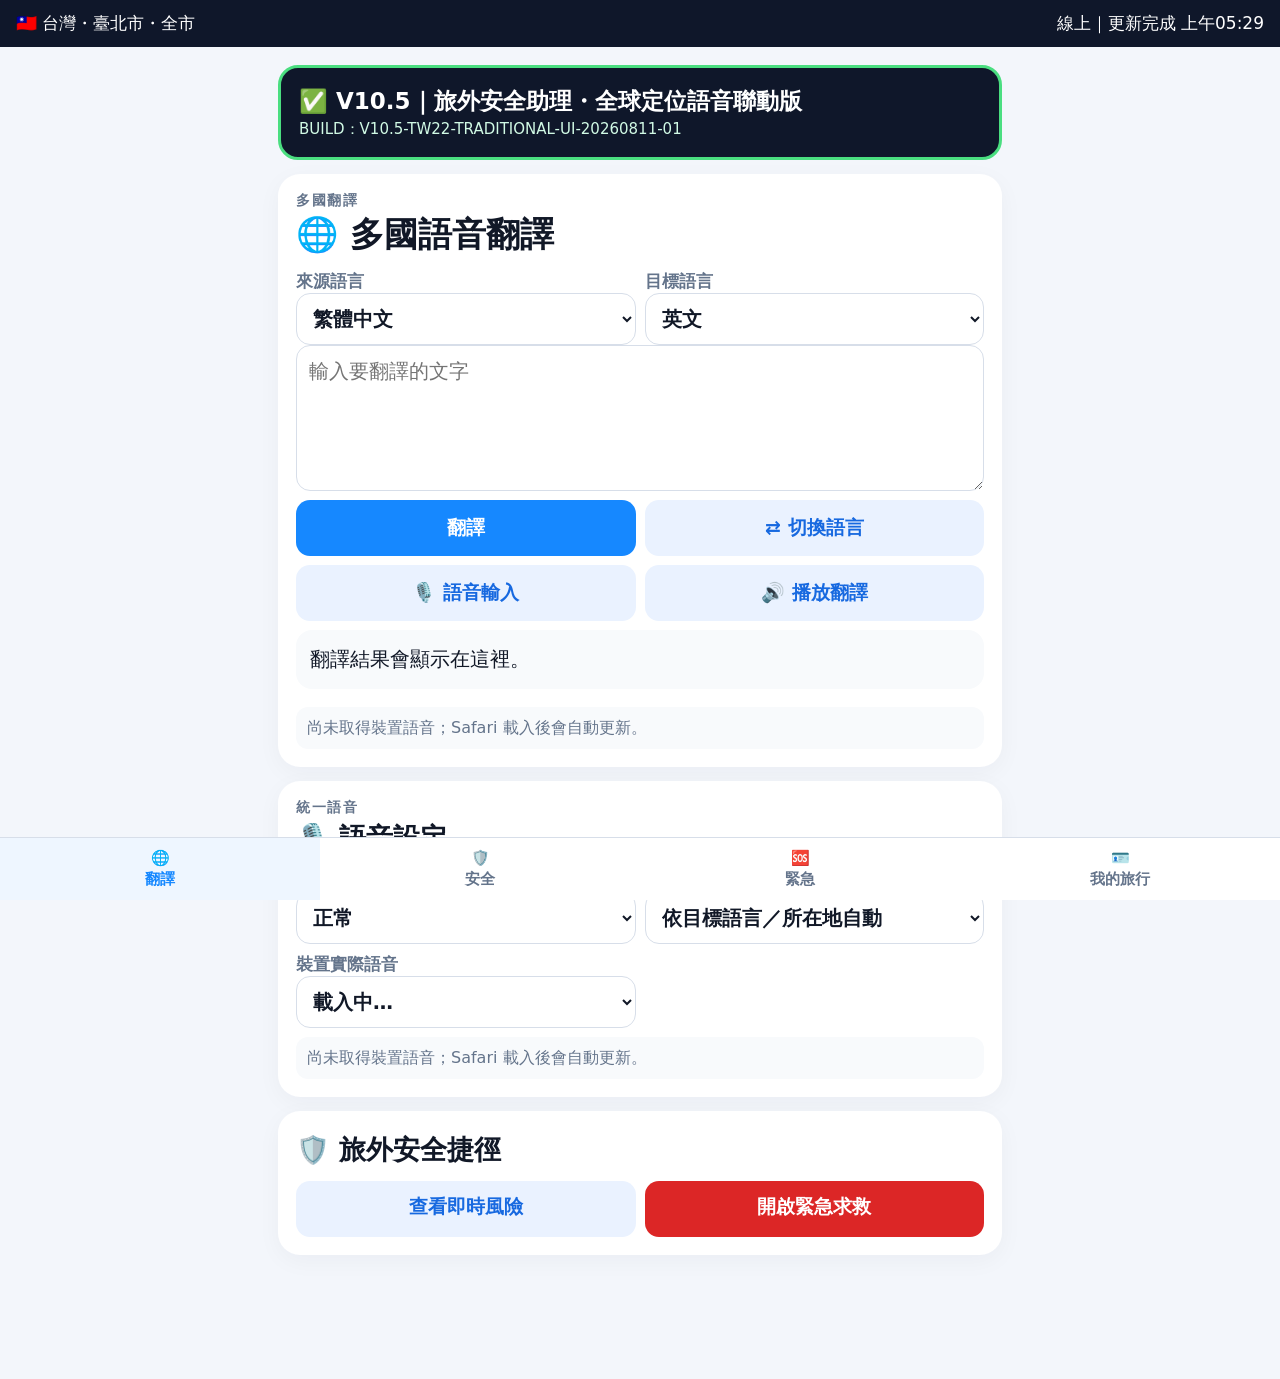
==== index.html @ a7934125 "V10.5-TW22-TRADITIONAL-UI-20260811-01" ====
<!doctype html><html lang="zh-Hant"><head><meta charset="utf-8"><meta name="viewport" content="width=device-width,initial-scale=1,viewport-fit=cover"><meta name="theme-color" content="#0f172a"><meta name="app-build" content="V10.5-TW22-TRADITIONAL-UI-20260811-01"><link rel="manifest" href="manifest.webmanifest?v=105"><link rel="stylesheet" href="style.css?v=105"><title>即時譯 V10.5｜旅外安全助理・台灣22縣市整合版｜翻譯</title></head><body data-page="translate"><div class="topbar"><span data-location>載入中</span><span><span data-net>線上</span>｜<span data-live-status>背景同步</span></span></div><main class="app"><section class="brand"><b>✅ <span data-version>V10.5</span>｜旅外安全助理・全球定位語音聯動版</b><small>BUILD：<span data-build>V10.5-TW22-TRADITIONAL-UI-20260811-01</span></small></section>
<section class="card"><div class="eyebrow">多國翻譯</div><h1>🌐 多國語音翻譯</h1><div class="grid2"><label>來源語言<select id="srcLang"></select></label><label>目標語言<select id="dstLang"></select></label></div><div class="stack"><textarea id="translateInput" rows="5" placeholder="輸入要翻譯的文字"></textarea><div class="grid2"><button id="translateBtn" class="primary">翻譯</button><button id="swapLang">⇄ 切換語言</button><button id="voiceBtn">🎙️ 語音輸入</button><button id="speakBtn">🔊 播放翻譯</button></div><div id="translateOutput" class="result">翻譯結果會顯示在這裡。</div><div data-voice-status class="voice-note">正在載入裝置語音…</div></div></section>
<section class="card"><div class="eyebrow">統一語音</div><h2>🎙️ 語音設定</h2>
<div class="grid2">

<label>語速<select data-voice-rate><option value="0.8">慢</option><option value="1">正常</option><option value="1.15">稍快</option></select></label>
<label>語音地區<select data-voice-locale><option value="auto">依目標語言／所在地自動</option><option value="zh-TW">繁體中文</option><option value="en-US">English (US)</option><option value="en-GB">English (UK)</option><option value="ja-JP">日本語</option><option value="ko-KR">한국어</option><option value="th-TH">ไทย</option><option value="vi-VN">Tiếng Việt</option><option value="id-ID">Indonesia</option><option value="ms-MY">Melayu</option><option value="fil-PH">Filipino</option></select></label>
<label>裝置實際語音<select data-voice-picker><option>載入中…</option></select></label>
</div>

<div data-voice-status class="voice-note">正在載入裝置語音…</div></section><section class="card"><h2>🛡️ 旅外安全捷徑</h2><div class="grid2"><a class="btn" href="risk.html?v=105">查看即時風險</a><a class="btn danger" href="sos.html?v=105">開啟緊急求救</a></div></section>
</main><nav class="bottomnav"><a class="active" href="index.html?v=105">🌐<span>翻譯</span></a><a class="" href="risk.html?v=105">🛡️<span>安全</span></a><a class="" href="sos.html?v=105">🆘<span>緊急</span></a><a class="" href="contacts.html?v=105">🪪<span>我的旅行</span></a></nav><script src="location-data.js?v=105"></script><script src="emergency-data.js?v=105"></script><script src="app.js?v=105"></script><script src="voice-engine.js?v=105"></script><script src="nearby-service.js?v=105"></script><script src="live-events.js?v=105"></script></body></html>
---- style.css ----
:root{font-family:-apple-system,BlinkMacSystemFont,"PingFang TC","Noto Sans TC",system-ui,sans-serif;color:#111827;background:#f3f6fb}
*{box-sizing:border-box}html,body{margin:0;min-height:100%;background:#f3f6fb}body{padding-bottom:92px}button,select,textarea,input{font:inherit}
.topbar{position:sticky;top:0;z-index:20;background:#0f172a;color:white;padding:12px 16px;display:flex;justify-content:space-between;gap:8px;align-items:center;font-size:14px}
.app{max-width:760px;margin:auto;padding:18px}.brand{background:#0f172a;color:white;border:3px solid #4ade80;border-radius:20px;padding:18px;margin-bottom:14px}.brand b{font-size:23px;display:block}.brand small{color:#d1fae5}
.card{background:white;border-radius:22px;padding:18px;margin:14px 0;box-shadow:0 6px 24px #0f172a0a}.card h1,.card h2{margin:3px 0 14px}.eyebrow{font-size:12px;font-weight:900;letter-spacing:.16em;color:#64748b;text-transform:uppercase}
.grid3{display:grid;grid-template-columns:repeat(3,1fr);gap:9px}.grid2{display:grid;grid-template-columns:repeat(2,1fr);gap:9px}.stack{display:grid;gap:9px}
label{font-weight:800;color:#64748b;font-size:13px}select,textarea,input{width:100%;border:1px solid #d7dee9;border-radius:14px;background:white;padding:12px;color:#111827}
button,.btn{border:0;border-radius:14px;padding:13px 14px;background:#eaf2ff;color:#1769e0;font-weight:900;text-decoration:none;text-align:center;display:inline-block}.primary{background:#1688ff;color:white}.danger{background:#dc2626;color:white}
.status{padding:11px 13px;background:#eef5ff;color:#1e40af;border-radius:14px;font-size:13px}.muted{color:#64748b;font-size:13px}.result{background:#f8fafc;border-radius:16px;padding:14px;line-height:1.55}.result b{font-size:20px}.result span{display:block;margin-top:8px;font-size:18px}
.kpis{display:grid;grid-template-columns:repeat(2,1fr);gap:8px}.kpi{background:#f8fafc;border-radius:14px;padding:12px}.kpi span{font-size:12px;color:#64748b;display:block}.kpi b{font-size:20px}
.badge{display:inline-flex;border-radius:999px;padding:7px 11px;font-weight:900}.green{background:#dcfce7;color:#166534}.orange{background:#ffedd5;color:#9a3412}.red{background:#fee2e2;color:#991b1b}.gray{background:#f1f5f9;color:#475569}
.event{border:1px solid #e5e7eb;border-left:6px solid #22c55e;border-radius:15px;padding:12px;margin:9px 0}.event.orange{border-left-color:#f97316;background:#fffaf5}.event.red{border-left-color:#ef4444;background:#fff7f7}.event header{display:flex;justify-content:space-between;gap:8px}.event p{line-height:1.45}.meta{font-size:12px;color:#64748b}
.calls{display:grid;grid-template-columns:repeat(3,1fr);gap:8px}.call{background:#fff7f7;border:2px solid #fecaca;color:#991b1b;border-radius:15px;padding:13px;text-decoration:none;text-align:center;font-weight:900}.call b{display:block;font-size:23px;margin-top:4px}
.bottomnav{position:fixed;z-index:30;bottom:0;left:0;right:0;background:#fff;border-top:1px solid #d7dee9;display:grid;grid-template-columns:repeat(4,1fr);padding-bottom:env(safe-area-inset-bottom)}.bottomnav a{padding:11px 4px;text-decoration:none;color:#64748b;text-align:center;font-weight:800;font-size:12px}.bottomnav a.active{color:#1688ff;background:#eef6ff}.bottomnav span{display:block;margin-top:3px}
.news a{font-weight:800;color:#1d4ed8;text-decoration:none}.news-item{padding:10px 0;border-bottom:1px solid #eef2f7}.trip-secret{filter:blur(6px);user-select:none}.trip-secret.reveal{filter:none;user-select:auto}
@media(max-width:600px){.app{padding:14px}.grid3,.calls{grid-template-columns:1fr}.brand b{font-size:20px}}

.near-card{display:flex;gap:12px;border:1px solid #dfe7f1;border-radius:16px;padding:12px;margin:10px 0;background:#fff}
.near-rank{display:grid;place-items:center;min-width:38px;height:38px;border-radius:50%;background:#eaf2ff;color:#1769e0;font-weight:900}
.near-main{flex:1}.near-main h3{margin:0 0 4px;font-size:18px}.near-info{font-size:13px;color:#475569;margin:7px 0}.near-actions{display:flex;gap:8px;flex-wrap:wrap}
.diag-row{display:grid;grid-template-columns:90px 110px 1fr;gap:8px;padding:8px 0;border-bottom:1px solid #eef2f7}.diag-row small{color:#64748b}
.voice-note{font-size:12px;color:#64748b;margin-top:8px}

.voice-note{margin-top:9px;padding:9px 11px;border-radius:12px;background:#f8fafc;color:#64748b;font-size:12px}

/* V10.5 可讀性統一 */
body{font-size:18px}
.topbar{font-size:17px}
.card{font-size:18px}
.card h1{font-size:34px;line-height:1.25}
.card h2{font-size:27px;line-height:1.3}
.eyebrow{font-size:14px;letter-spacing:.12em}
label{font-size:17px}
select,textarea,input{font-size:20px;min-height:52px}
button,.btn{font-size:19px;min-height:56px}
.status,.muted,.meta,.voice-note{font-size:16px;line-height:1.5}
.result{font-size:20px}
.result b{font-size:24px}
.result span{font-size:22px}
.bottomnav a{font-size:15px}
.kpi span{font-size:15px}.kpi b{font-size:24px}
.diag-row{grid-template-columns:100px 120px 1fr;font-size:17px}
.near-main h3{font-size:22px}.near-info{font-size:16px}
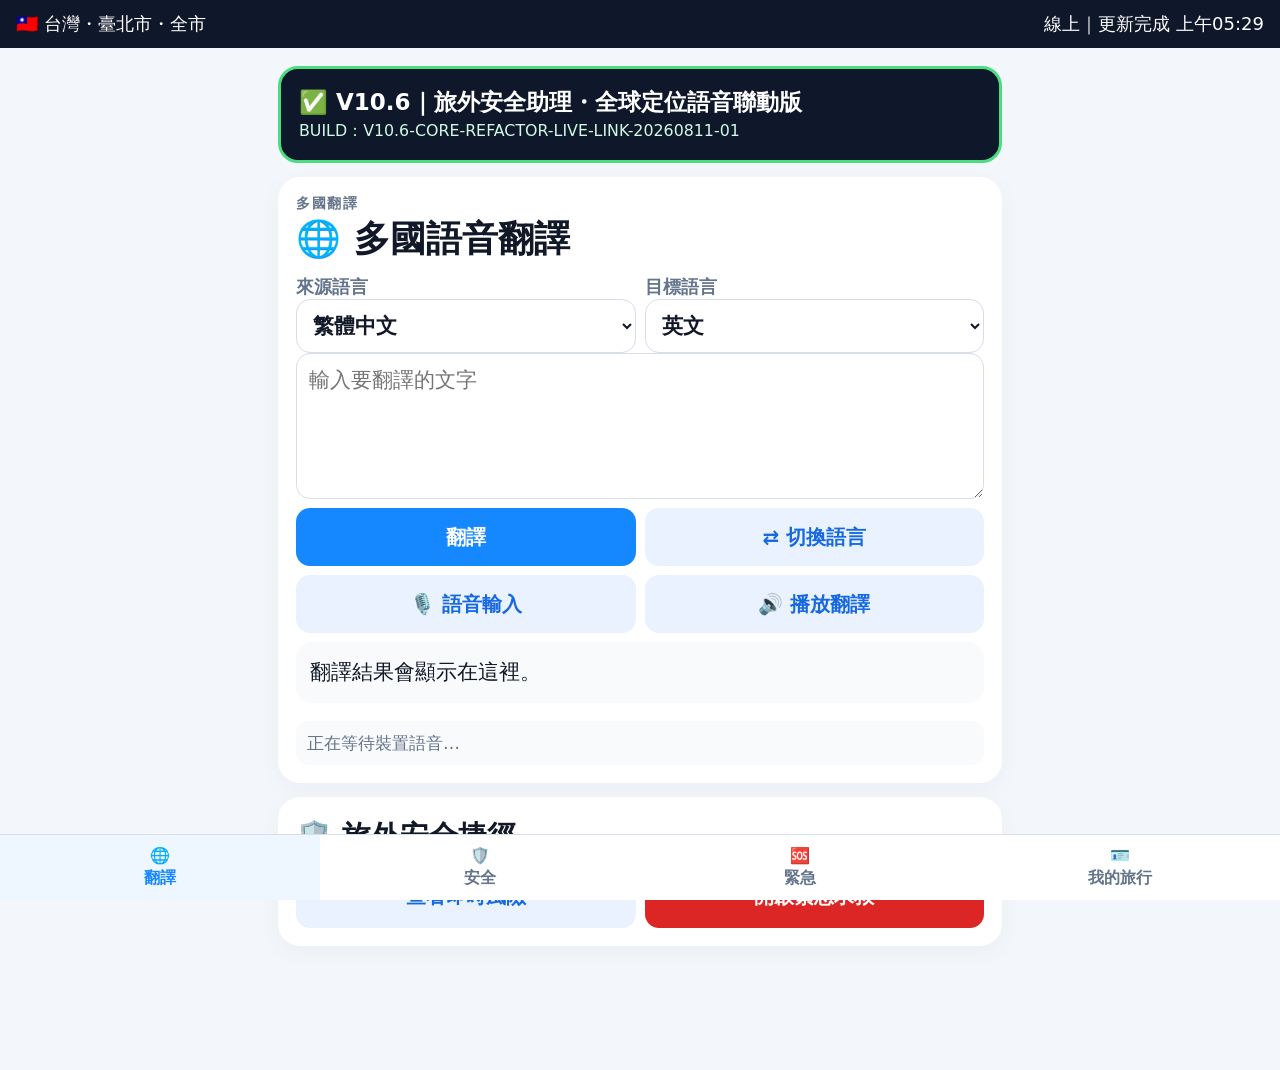
==== commit aa26298c: "V10.6-CORE-REFACTOR-LIVE-" ====
--- a/index.html
+++ b/index.html
@@ -1,12 +1,4 @@
-<!doctype html><html lang="zh-Hant"><head><meta charset="utf-8"><meta name="viewport" content="width=device-width,initial-scale=1,viewport-fit=cover"><meta name="theme-color" content="#0f172a"><meta name="app-build" content="V10.5-TW22-TRADITIONAL-UI-20260811-01"><link rel="manifest" href="manifest.webmanifest?v=105"><link rel="stylesheet" href="style.css?v=105"><title>即時譯 V10.5｜旅外安全助理・台灣22縣市整合版｜翻譯</title></head><body data-page="translate"><div class="topbar"><span data-location>載入中</span><span><span data-net>線上</span>｜<span data-live-status>背景同步</span></span></div><main class="app"><section class="brand"><b>✅ <span data-version>V10.5</span>｜旅外安全助理・全球定位語音聯動版</b><small>BUILD：<span data-build>V10.5-TW22-TRADITIONAL-UI-20260811-01</span></small></section>
+<!doctype html><html lang="zh-Hant"><head><meta charset="utf-8"><meta name="viewport" content="width=device-width,initial-scale=1,viewport-fit=cover"><meta name="theme-color" content="#0f172a"><meta name="app-build" content="V10.6-TW22-TRADITIONAL-UI-20260811-01"><link rel="manifest" href="manifest.webmanifest?v=106"><link rel="stylesheet" href="style.css?v=106"><title>即時譯 V10.6｜旅外安全助理・台灣22縣市整合版｜翻譯</title></head><body data-page="translate"><div class="topbar"><span data-location>載入中</span><span><span data-net>線上</span>｜<span data-live-status>背景同步</span></span></div><main class="app"><section class="brand"><b>✅ <span data-version>V10.6</span>｜旅外安全助理・全球定位語音聯動版</b><small>BUILD：<span data-build>V10.6-TW22-TRADITIONAL-UI-20260811-01</span></small></section>
 <section class="card"><div class="eyebrow">多國翻譯</div><h1>🌐 多國語音翻譯</h1><div class="grid2"><label>來源語言<select id="srcLang"></select></label><label>目標語言<select id="dstLang"></select></label></div><div class="stack"><textarea id="translateInput" rows="5" placeholder="輸入要翻譯的文字"></textarea><div class="grid2"><button id="translateBtn" class="primary">翻譯</button><button id="swapLang">⇄ 切換語言</button><button id="voiceBtn">🎙️ 語音輸入</button><button id="speakBtn">🔊 播放翻譯</button></div><div id="translateOutput" class="result">翻譯結果會顯示在這裡。</div><div data-voice-status class="voice-note">正在載入裝置語音…</div></div></section>
-<section class="card"><div class="eyebrow">統一語音</div><h2>🎙️ 語音設定</h2>
-<div class="grid2">
-
-<label>語速<select data-voice-rate><option value="0.8">慢</option><option value="1">正常</option><option value="1.15">稍快</option></select></label>
-<label>語音地區<select data-voice-locale><option value="auto">依目標語言／所在地自動</option><option value="zh-TW">繁體中文</option><option value="en-US">English (US)</option><option value="en-GB">English (UK)</option><option value="ja-JP">日本語</option><option value="ko-KR">한국어</option><option value="th-TH">ไทย</option><option value="vi-VN">Tiếng Việt</option><option value="id-ID">Indonesia</option><option value="ms-MY">Melayu</option><option value="fil-PH">Filipino</option></select></label>
-<label>裝置實際語音<select data-voice-picker><option>載入中…</option></select></label>
-</div>
-
-<div data-voice-status class="voice-note">正在載入裝置語音…</div></section><section class="card"><h2>🛡️ 旅外安全捷徑</h2><div class="grid2"><a class="btn" href="risk.html?v=105">查看即時風險</a><a class="btn danger" href="sos.html?v=105">開啟緊急求救</a></div></section>
-</main><nav class="bottomnav"><a class="active" href="index.html?v=105">🌐<span>翻譯</span></a><a class="" href="risk.html?v=105">🛡️<span>安全</span></a><a class="" href="sos.html?v=105">🆘<span>緊急</span></a><a class="" href="contacts.html?v=105">🪪<span>我的旅行</span></a></nav><script src="location-data.js?v=105"></script><script src="emergency-data.js?v=105"></script><script src="app.js?v=105"></script><script src="voice-engine.js?v=105"></script><script src="nearby-service.js?v=105"></script><script src="live-events.js?v=105"></script></body></html>+<section class="card"><h2>🛡️ 旅外安全捷徑</h2><div class="grid2"><a class="btn" href="risk.html?v=106">查看即時風險</a><a class="btn danger" href="sos.html?v=106">開啟緊急求救</a></div></section>
+</main><nav class="bottomnav"><a class="active" href="index.html?v=106">🌐<span>翻譯</span></a><a class="" href="risk.html?v=106">🛡️<span>安全</span></a><a class="" href="sos.html?v=106">🆘<span>緊急</span></a><a class="" href="contacts.html?v=106">🪪<span>我的旅行</span></a></nav><script src="location-data.js?v=106"></script><script src="emergency-data.js?v=106"></script><script src="state-core.js?v=106"></script><script src="app.js?v=106"></script><script src="location-engine.js?v=106"></script><script src="voice-engine.js?v=106"></script><script src="nearby-service.js?v=106"></script><script src="risk-engine.js?v=106"></script><script src="live-events.js?v=106"></script></body></html>
--- a/style.css
+++ b/style.css
@@ -42,3 +42,5 @@
 .kpi span{font-size:15px}.kpi b{font-size:24px}
 .diag-row{grid-template-columns:100px 120px 1fr;font-size:17px}
 .near-main h3{font-size:22px}.near-info{font-size:16px}
+
+body{font-size:19px}.topbar{font-size:18px}.card h1{font-size:36px}.card h2{font-size:29px}label{font-size:18px}select,textarea,input{font-size:21px;min-height:54px}button,.btn{font-size:20px;min-height:58px}.status,.muted,.meta,.voice-note{font-size:17px;line-height:1.55}.result{font-size:21px}.result b{font-size:25px}.result span{font-size:23px}.diag-row{grid-template-columns:110px 130px 1fr;font-size:18px}.bottomnav a{font-size:16px}
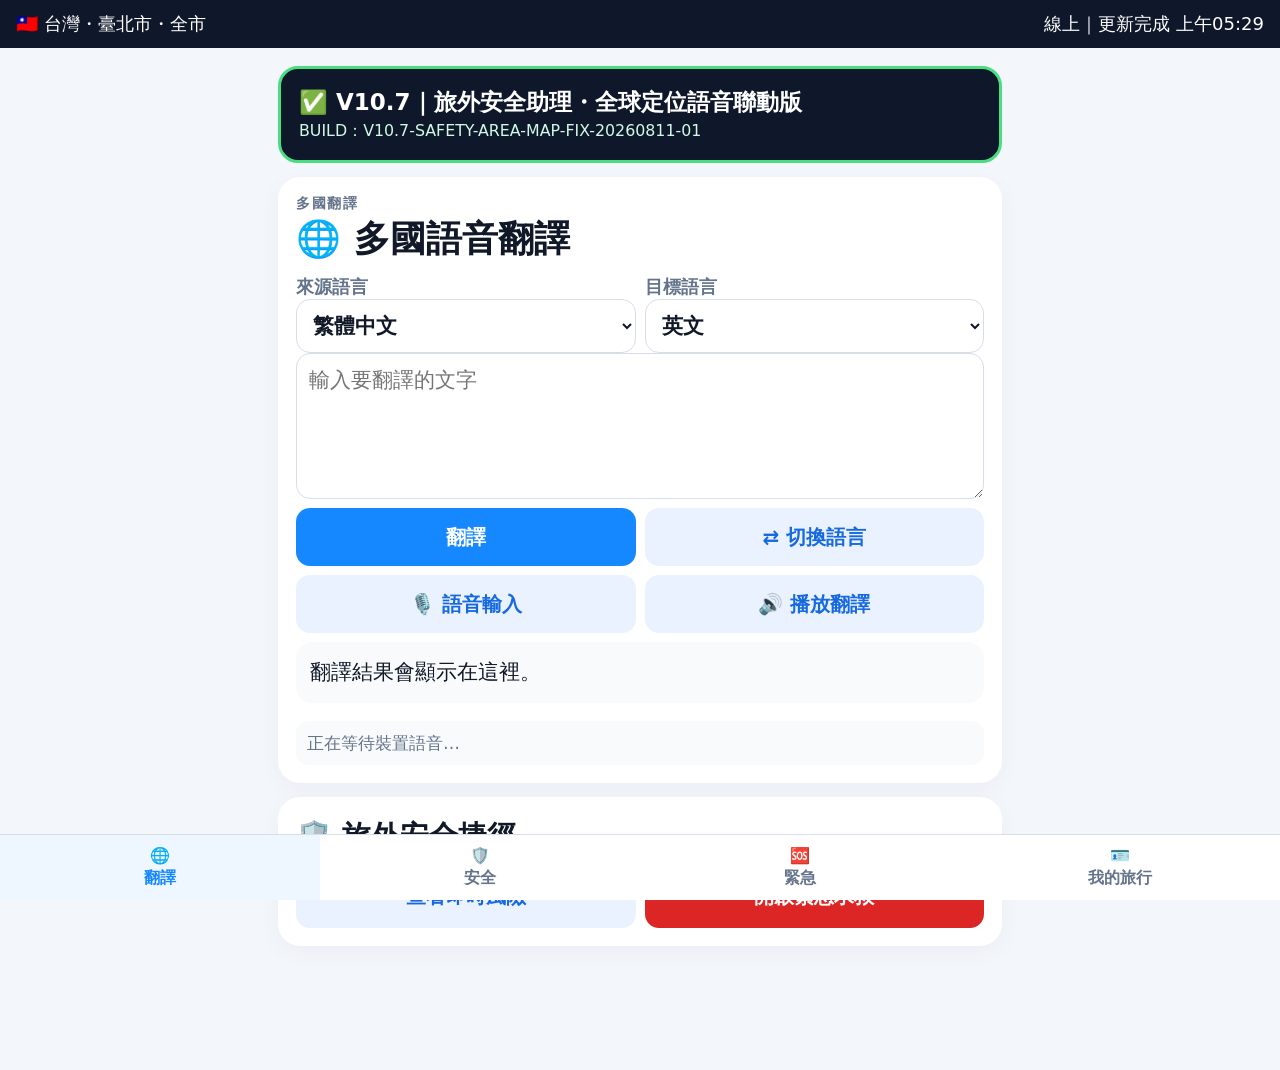
==== commit d7834e80: "V10.7-SAFETY-AREA-MAP-FIX-20260811-01" ====
--- a/index.html
+++ b/index.html
@@ -1,4 +1,4 @@
-<!doctype html><html lang="zh-Hant"><head><meta charset="utf-8"><meta name="viewport" content="width=device-width,initial-scale=1,viewport-fit=cover"><meta name="theme-color" content="#0f172a"><meta name="app-build" content="V10.6-TW22-TRADITIONAL-UI-20260811-01"><link rel="manifest" href="manifest.webmanifest?v=106"><link rel="stylesheet" href="style.css?v=106"><title>即時譯 V10.6｜旅外安全助理・台灣22縣市整合版｜翻譯</title></head><body data-page="translate"><div class="topbar"><span data-location>載入中</span><span><span data-net>線上</span>｜<span data-live-status>背景同步</span></span></div><main class="app"><section class="brand"><b>✅ <span data-version>V10.6</span>｜旅外安全助理・全球定位語音聯動版</b><small>BUILD：<span data-build>V10.6-TW22-TRADITIONAL-UI-20260811-01</span></small></section>
+<!doctype html><html lang="zh-Hant"><head><meta charset="utf-8"><meta name="viewport" content="width=device-width,initial-scale=1,viewport-fit=cover"><meta name="theme-color" content="#0f172a"><meta name="app-build" content="V10.7-TW22-TRADITIONAL-UI-20260811-01"><link rel="manifest" href="manifest.webmanifest?v=107"><link rel="stylesheet" href="style.css?v=107"><title>即時譯 V10.7｜旅外安全助理・台灣22縣市整合版｜翻譯</title></head><body data-page="translate"><div class="topbar"><span data-location>載入中</span><span><span data-net>線上</span>｜<span data-live-status>背景同步</span></span></div><main class="app"><section class="brand"><b>✅ <span data-version>V10.7</span>｜旅外安全助理・全球定位語音聯動版</b><small>BUILD：<span data-build>V10.7-TW22-TRADITIONAL-UI-20260811-01</span></small></section>
 <section class="card"><div class="eyebrow">多國翻譯</div><h1>🌐 多國語音翻譯</h1><div class="grid2"><label>來源語言<select id="srcLang"></select></label><label>目標語言<select id="dstLang"></select></label></div><div class="stack"><textarea id="translateInput" rows="5" placeholder="輸入要翻譯的文字"></textarea><div class="grid2"><button id="translateBtn" class="primary">翻譯</button><button id="swapLang">⇄ 切換語言</button><button id="voiceBtn">🎙️ 語音輸入</button><button id="speakBtn">🔊 播放翻譯</button></div><div id="translateOutput" class="result">翻譯結果會顯示在這裡。</div><div data-voice-status class="voice-note">正在載入裝置語音…</div></div></section>
-<section class="card"><h2>🛡️ 旅外安全捷徑</h2><div class="grid2"><a class="btn" href="risk.html?v=106">查看即時風險</a><a class="btn danger" href="sos.html?v=106">開啟緊急求救</a></div></section>
-</main><nav class="bottomnav"><a class="active" href="index.html?v=106">🌐<span>翻譯</span></a><a class="" href="risk.html?v=106">🛡️<span>安全</span></a><a class="" href="sos.html?v=106">🆘<span>緊急</span></a><a class="" href="contacts.html?v=106">🪪<span>我的旅行</span></a></nav><script src="location-data.js?v=106"></script><script src="emergency-data.js?v=106"></script><script src="state-core.js?v=106"></script><script src="app.js?v=106"></script><script src="location-engine.js?v=106"></script><script src="voice-engine.js?v=106"></script><script src="nearby-service.js?v=106"></script><script src="risk-engine.js?v=106"></script><script src="live-events.js?v=106"></script></body></html>+<section class="card"><h2>🛡️ 旅外安全捷徑</h2><div class="grid2"><a class="btn" href="risk.html?v=107">查看即時風險</a><a class="btn danger" href="sos.html?v=107">開啟緊急求救</a></div></section>
+</main><nav class="bottomnav"><a class="active" href="index.html?v=107">🌐<span>翻譯</span></a><a class="" href="risk.html?v=107">🛡️<span>安全</span></a><a class="" href="sos.html?v=107">🆘<span>緊急</span></a><a class="" href="contacts.html?v=107">🪪<span>我的旅行</span></a></nav><script src="location-data.js?v=107"></script><script src="emergency-data.js?v=107"></script><script src="state-core.js?v=107"></script><script src="app.js?v=107"></script><script src="location-engine.js?v=107"></script><script src="voice-engine.js?v=107"></script><script src="nearby-service.js?v=107"></script><script src="risk-engine.js?v=107"></script><script src="live-events.js?v=107"></script></body></html>
--- a/style.css
+++ b/style.css
@@ -44,3 +44,13 @@
 .near-main h3{font-size:22px}.near-info{font-size:16px}
 
 body{font-size:19px}.topbar{font-size:18px}.card h1{font-size:36px}.card h2{font-size:29px}label{font-size:18px}select,textarea,input{font-size:21px;min-height:54px}button,.btn{font-size:20px;min-height:58px}.status,.muted,.meta,.voice-note{font-size:17px;line-height:1.55}.result{font-size:21px}.result b{font-size:25px}.result span{font-size:23px}.diag-row{grid-template-columns:110px 130px 1fr;font-size:18px}.bottomnav a{font-size:16px}
+
+.area-current{display:flex;justify-content:space-between;gap:12px;align-items:center;padding:14px;border-radius:16px;margin-bottom:14px;background:#f8fafc}
+.area-current.green{background:#eaf8ef}.area-current.yellow{background:#fff8dd}.area-current.orange{background:#fff0e2}.area-current.red{background:#ffe7e7}.area-current.gray{background:#eef2f7}
+.risk-columns{display:grid;grid-template-columns:1fr 1fr;gap:12px}
+.risk-col{border-radius:16px;padding:13px;background:#f8fafc}.risk-col h3{margin:0 0 8px;font-size:20px}.risk-col p{margin:0;font-size:17px;line-height:1.5}
+.risk-col.green{background:#eefbf2}.risk-col.yellow{background:#fff9df}.risk-col.orange{background:#fff1e5}.risk-col.red{background:#ffe9e9}
+.info-grid{display:grid;grid-template-columns:1fr 1fr;gap:12px}
+.info-grid>div{background:#f8fafc;border-radius:14px;padding:12px}.info-grid span{display:block;font-size:15px;color:#64748b}.info-grid b{display:block;margin-top:4px;font-size:20px}
+.badge.yellow{background:#fff5cc;color:#805b00}
+@media(max-width:520px){.risk-columns,.info-grid{grid-template-columns:1fr}}
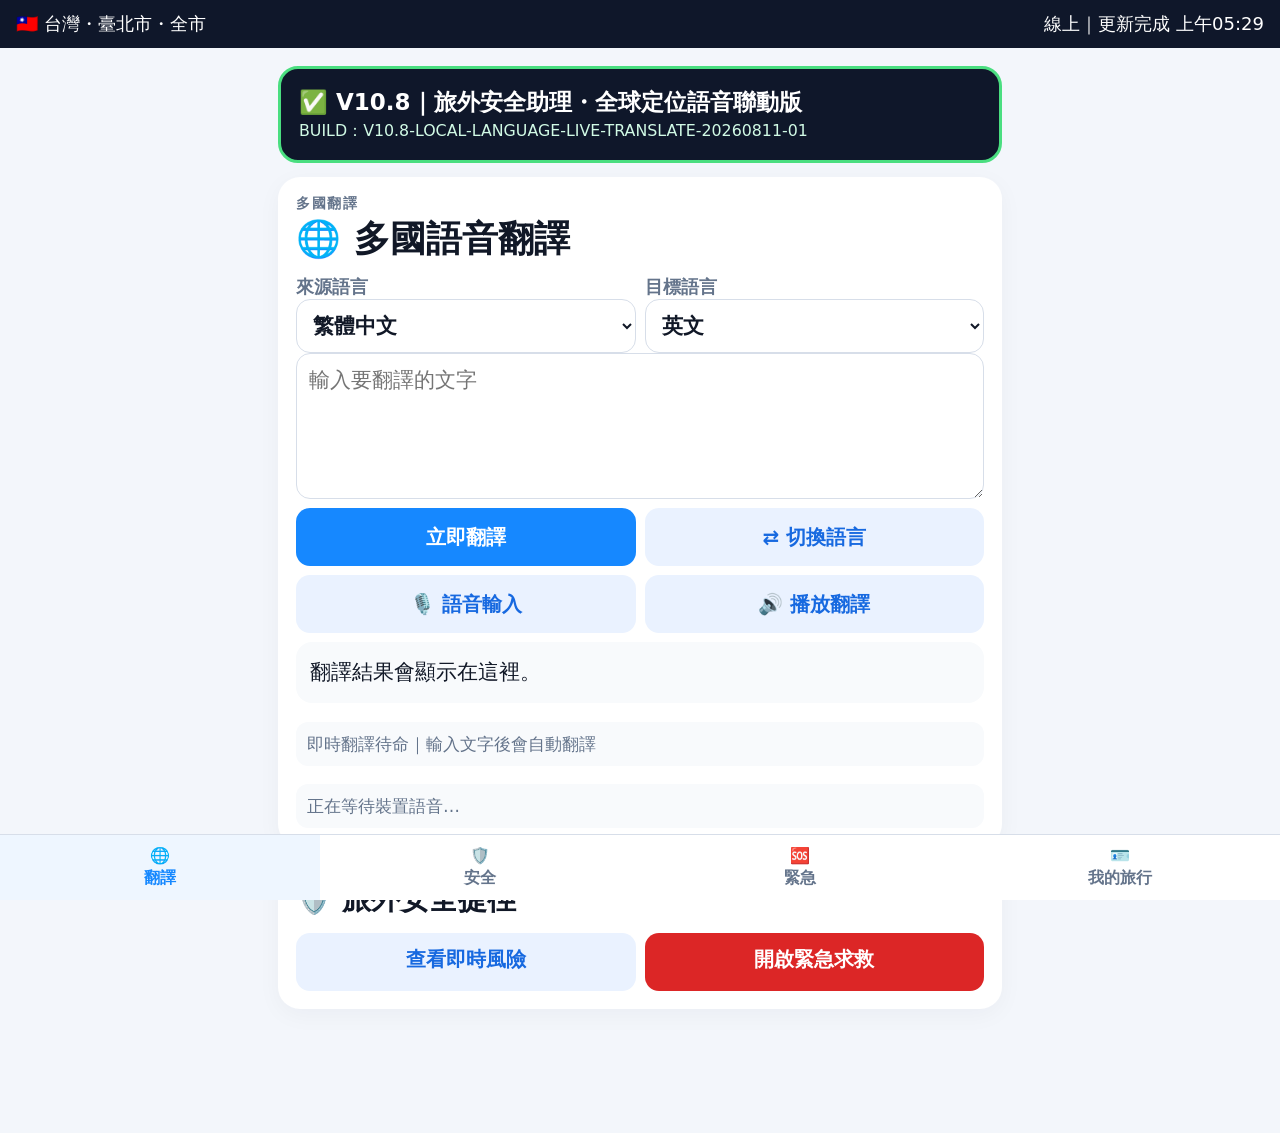
==== commit 6a3d40a3: "V10.8-LOCAL-LANGUAGE-LIVE-TRANSLATE-20260811-01" ====
--- a/index.html
+++ b/index.html
@@ -1,4 +1,4 @@
-<!doctype html><html lang="zh-Hant"><head><meta charset="utf-8"><meta name="viewport" content="width=device-width,initial-scale=1,viewport-fit=cover"><meta name="theme-color" content="#0f172a"><meta name="app-build" content="V10.7-TW22-TRADITIONAL-UI-20260811-01"><link rel="manifest" href="manifest.webmanifest?v=107"><link rel="stylesheet" href="style.css?v=107"><title>即時譯 V10.7｜旅外安全助理・台灣22縣市整合版｜翻譯</title></head><body data-page="translate"><div class="topbar"><span data-location>載入中</span><span><span data-net>線上</span>｜<span data-live-status>背景同步</span></span></div><main class="app"><section class="brand"><b>✅ <span data-version>V10.7</span>｜旅外安全助理・全球定位語音聯動版</b><small>BUILD：<span data-build>V10.7-TW22-TRADITIONAL-UI-20260811-01</span></small></section>
-<section class="card"><div class="eyebrow">多國翻譯</div><h1>🌐 多國語音翻譯</h1><div class="grid2"><label>來源語言<select id="srcLang"></select></label><label>目標語言<select id="dstLang"></select></label></div><div class="stack"><textarea id="translateInput" rows="5" placeholder="輸入要翻譯的文字"></textarea><div class="grid2"><button id="translateBtn" class="primary">翻譯</button><button id="swapLang">⇄ 切換語言</button><button id="voiceBtn">🎙️ 語音輸入</button><button id="speakBtn">🔊 播放翻譯</button></div><div id="translateOutput" class="result">翻譯結果會顯示在這裡。</div><div data-voice-status class="voice-note">正在載入裝置語音…</div></div></section>
-<section class="card"><h2>🛡️ 旅外安全捷徑</h2><div class="grid2"><a class="btn" href="risk.html?v=107">查看即時風險</a><a class="btn danger" href="sos.html?v=107">開啟緊急求救</a></div></section>
-</main><nav class="bottomnav"><a class="active" href="index.html?v=107">🌐<span>翻譯</span></a><a class="" href="risk.html?v=107">🛡️<span>安全</span></a><a class="" href="sos.html?v=107">🆘<span>緊急</span></a><a class="" href="contacts.html?v=107">🪪<span>我的旅行</span></a></nav><script src="location-data.js?v=107"></script><script src="emergency-data.js?v=107"></script><script src="state-core.js?v=107"></script><script src="app.js?v=107"></script><script src="location-engine.js?v=107"></script><script src="voice-engine.js?v=107"></script><script src="nearby-service.js?v=107"></script><script src="risk-engine.js?v=107"></script><script src="live-events.js?v=107"></script></body></html>+<!doctype html><html lang="zh-Hant"><head><meta charset="utf-8"><meta name="viewport" content="width=device-width,initial-scale=1,viewport-fit=cover"><meta name="theme-color" content="#0f172a"><meta name="app-build" content="V10.8-TW22-TRADITIONAL-UI-20260811-01"><link rel="manifest" href="manifest.webmanifest?v=108"><link rel="stylesheet" href="style.css?v=108"><title>即時譯 V10.8｜旅外安全助理・台灣22縣市整合版｜翻譯</title></head><body data-page="translate"><div class="topbar"><span data-location>載入中</span><span><span data-net>線上</span>｜<span data-live-status>背景同步</span></span></div><main class="app"><section class="brand"><b>✅ <span data-version>V10.8</span>｜旅外安全助理・全球定位語音聯動版</b><small>BUILD：<span data-build>V10.8-TW22-TRADITIONAL-UI-20260811-01</span></small></section>
+<section class="card"><div class="eyebrow">多國翻譯</div><h1>🌐 多國語音翻譯</h1><div class="grid2"><label>來源語言<select id="srcLang"></select></label><label>目標語言<select id="dstLang"></select></label></div><div class="stack"><textarea id="translateInput" rows="5" placeholder="輸入要翻譯的文字"></textarea><div class="grid2"><button id="translateBtn" class="primary">立即翻譯</button><button id="swapLang">⇄ 切換語言</button><button id="voiceBtn">🎙️ 語音輸入</button><button id="speakBtn">🔊 播放翻譯</button></div><div id="translateOutput" class="result">翻譯結果會顯示在這裡。</div><div id="liveTranslateStatus" class="voice-note">即時翻譯待命｜輸入文字後會自動翻譯</div><div data-voice-status class="voice-note">正在載入裝置語音…</div></div></section>
+<section class="card"><h2>🛡️ 旅外安全捷徑</h2><div class="grid2"><a class="btn" href="risk.html?v=108">查看即時風險</a><a class="btn danger" href="sos.html?v=108">開啟緊急求救</a></div></section>
+</main><nav class="bottomnav"><a class="active" href="index.html?v=108">🌐<span>翻譯</span></a><a class="" href="risk.html?v=108">🛡️<span>安全</span></a><a class="" href="sos.html?v=108">🆘<span>緊急</span></a><a class="" href="contacts.html?v=108">🪪<span>我的旅行</span></a></nav><script src="location-data.js?v=108"></script><script src="emergency-data.js?v=108"></script><script src="state-core.js?v=108"></script><script src="app.js?v=108"></script><script src="location-engine.js?v=108"></script><script src="voice-engine.js?v=108"></script><script src="nearby-service.js?v=108"></script><script src="risk-engine.js?v=108"></script><script src="live-events.js?v=108"></script><script src="local-phrases.js?v=108"></script><script src="translate-live.js?v=108"></script><script src="news-engine.js?v=108"></script></body></html>
--- a/style.css
+++ b/style.css
@@ -54,3 +54,5 @@
 .info-grid>div{background:#f8fafc;border-radius:14px;padding:12px}.info-grid span{display:block;font-size:15px;color:#64748b}.info-grid b{display:block;margin-top:4px;font-size:20px}
 .badge.yellow{background:#fff5cc;color:#805b00}
 @media(max-width:520px){.risk-columns,.info-grid{grid-template-columns:1fr}}
+
+#liveTranslateStatus{margin-top:10px}.news-item{display:flex;flex-direction:column;gap:4px;padding:12px 0;border-bottom:1px solid #e5e7eb}.news-item a{font-size:18px;font-weight:700;line-height:1.45}.news-item small{font-size:14px;color:#64748b}
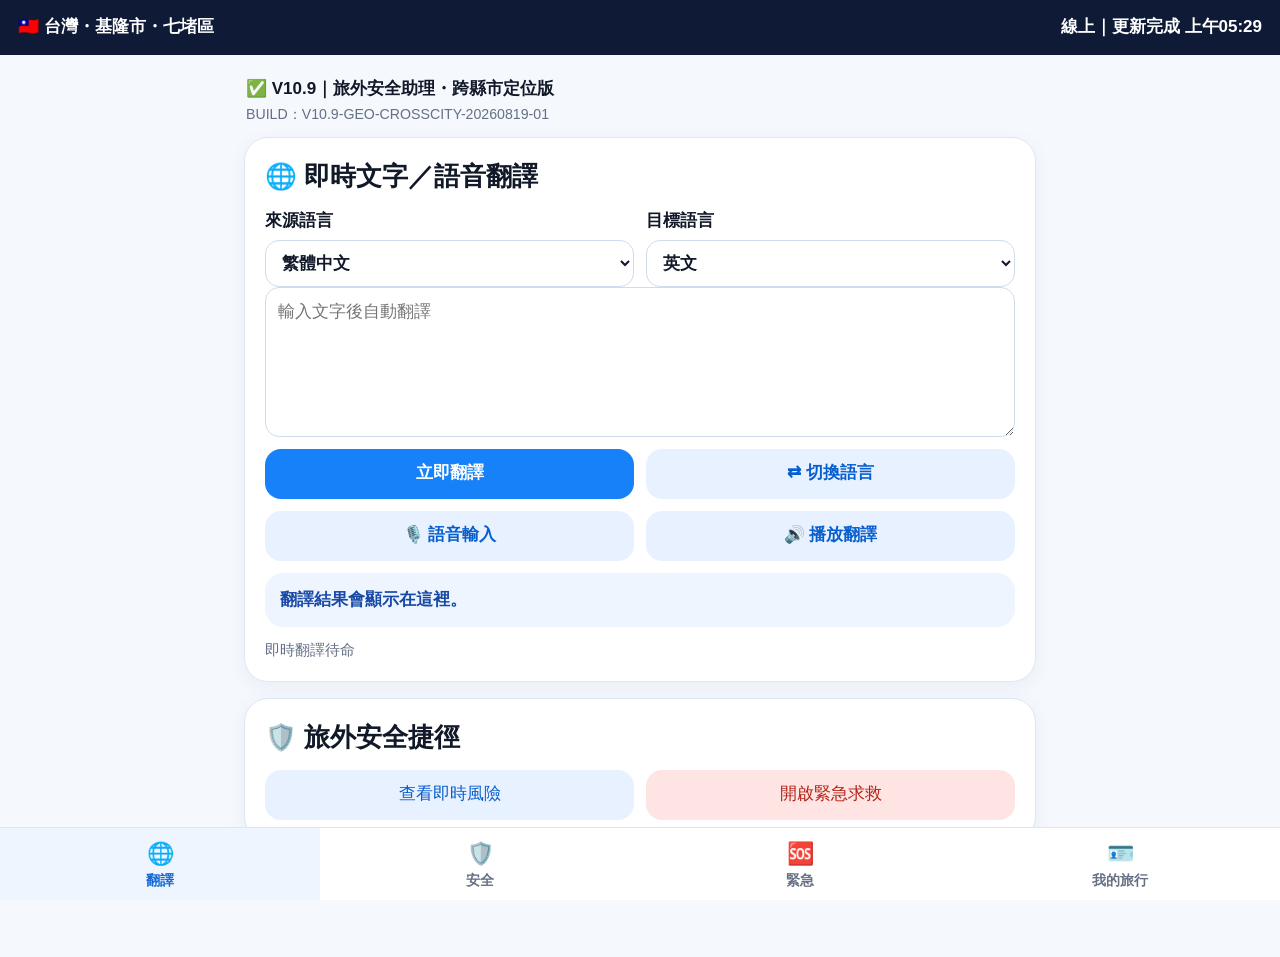
==== commit b2082c3d: "V10.9-GEO-CROSSCITY-20260819-01" ====
--- a/index.html
+++ b/index.html
@@ -1,4 +1 @@
-<!doctype html><html lang="zh-Hant"><head><meta charset="utf-8"><meta name="viewport" content="width=device-width,initial-scale=1,viewport-fit=cover"><meta name="theme-color" content="#0f172a"><meta name="app-build" content="V10.8-TW22-TRADITIONAL-UI-20260811-01"><link rel="manifest" href="manifest.webmanifest?v=108"><link rel="stylesheet" href="style.css?v=108"><title>即時譯 V10.8｜旅外安全助理・台灣22縣市整合版｜翻譯</title></head><body data-page="translate"><div class="topbar"><span data-location>載入中</span><span><span data-net>線上</span>｜<span data-live-status>背景同步</span></span></div><main class="app"><section class="brand"><b>✅ <span data-version>V10.8</span>｜旅外安全助理・全球定位語音聯動版</b><small>BUILD：<span data-build>V10.8-TW22-TRADITIONAL-UI-20260811-01</span></small></section>
-<section class="card"><div class="eyebrow">多國翻譯</div><h1>🌐 多國語音翻譯</h1><div class="grid2"><label>來源語言<select id="srcLang"></select></label><label>目標語言<select id="dstLang"></select></label></div><div class="stack"><textarea id="translateInput" rows="5" placeholder="輸入要翻譯的文字"></textarea><div class="grid2"><button id="translateBtn" class="primary">立即翻譯</button><button id="swapLang">⇄ 切換語言</button><button id="voiceBtn">🎙️ 語音輸入</button><button id="speakBtn">🔊 播放翻譯</button></div><div id="translateOutput" class="result">翻譯結果會顯示在這裡。</div><div id="liveTranslateStatus" class="voice-note">即時翻譯待命｜輸入文字後會自動翻譯</div><div data-voice-status class="voice-note">正在載入裝置語音…</div></div></section>
-<section class="card"><h2>🛡️ 旅外安全捷徑</h2><div class="grid2"><a class="btn" href="risk.html?v=108">查看即時風險</a><a class="btn danger" href="sos.html?v=108">開啟緊急求救</a></div></section>
-</main><nav class="bottomnav"><a class="active" href="index.html?v=108">🌐<span>翻譯</span></a><a class="" href="risk.html?v=108">🛡️<span>安全</span></a><a class="" href="sos.html?v=108">🆘<span>緊急</span></a><a class="" href="contacts.html?v=108">🪪<span>我的旅行</span></a></nav><script src="location-data.js?v=108"></script><script src="emergency-data.js?v=108"></script><script src="state-core.js?v=108"></script><script src="app.js?v=108"></script><script src="location-engine.js?v=108"></script><script src="voice-engine.js?v=108"></script><script src="nearby-service.js?v=108"></script><script src="risk-engine.js?v=108"></script><script src="live-events.js?v=108"></script><script src="local-phrases.js?v=108"></script><script src="translate-live.js?v=108"></script><script src="news-engine.js?v=108"></script></body></html>+<!doctype html><html lang="zh-Hant"><head><meta charset="utf-8"><meta name="viewport" content="width=device-width,initial-scale=1,viewport-fit=cover"><meta name="theme-color" content="#0f172a"><meta name="app-build" content="V10.9-GEO-CROSSCITY-20260819-01"><link rel="manifest" href="manifest.webmanifest?v=111"><link rel="stylesheet" href="style.css?v=111"><title>即時譯 V10.9｜翻譯</title></head><body data-page="translate"><div class="topbar"><span data-location>載入中</span><span><span data-net>線上</span>｜<span data-live-status>背景同步</span></span></div><main class="app"><section class="brand"><b>✅ <span data-version></span>｜旅外安全助理・跨縣市定位版</b><small>BUILD：<span data-build></span></small></section><section class="card"><h1>🌐 即時文字／語音翻譯</h1><div class="grid2"><label>來源語言<select id="srcLang"></select></label><label>目標語言<select id="dstLang"></select></label></div><div class="stack"><textarea id="translateInput" rows="5" placeholder="輸入文字後自動翻譯"></textarea><div class="grid2"><button id="translateBtn" class="primary">立即翻譯</button><button id="swapLang">⇄ 切換語言</button><button id="voiceBtn">🎙️ 語音輸入</button><button id="speakBtn">🔊 播放翻譯</button></div><div id="translateOutput" class="result">翻譯結果會顯示在這裡。</div><div id="liveTranslateStatus" class="voice-note">即時翻譯待命</div></div></section><section class="card"><h2>🛡️ 旅外安全捷徑</h2><div class="grid2"><a class="btn" href="risk.html?v=111">查看即時風險</a><a class="btn danger" href="sos.html?v=111">開啟緊急求救</a></div></section></main><nav class="bottomnav"><a class="active" href="index.html?v=111">🌐<span>翻譯</span></a><a class="" href="risk.html?v=111">🛡️<span>安全</span></a><a class="" href="sos.html?v=111">🆘<span>緊急</span></a><a class="" href="contacts.html?v=111">🪪<span>我的旅行</span></a></nav><script src="location-data.js?v=111"></script><script src="emergency-data.js?v=111"></script><script src="state-core.js?v=111"></script><script src="app.js?v=111"></script><script src="location-engine.js?v=111"></script><script src="voice-engine.js?v=111"></script><script src="nearby-service.js?v=111"></script><script src="risk-engine.js?v=111"></script><script src="live-events.js?v=111"></script><script src="local-phrases.js?v=111"></script><script src="translate-live.js?v=111"></script><script src="news-engine.js?v=111"></script></body></html>
--- a/style.css
+++ b/style.css
@@ -1,58 +1,35 @@
 
-:root{font-family:-apple-system,BlinkMacSystemFont,"PingFang TC","Noto Sans TC",system-ui,sans-serif;color:#111827;background:#f3f6fb}
-*{box-sizing:border-box}html,body{margin:0;min-height:100%;background:#f3f6fb}body{padding-bottom:92px}button,select,textarea,input{font:inherit}
-.topbar{position:sticky;top:0;z-index:20;background:#0f172a;color:white;padding:12px 16px;display:flex;justify-content:space-between;gap:8px;align-items:center;font-size:14px}
-.app{max-width:760px;margin:auto;padding:18px}.brand{background:#0f172a;color:white;border:3px solid #4ade80;border-radius:20px;padding:18px;margin-bottom:14px}.brand b{font-size:23px;display:block}.brand small{color:#d1fae5}
-.card{background:white;border-radius:22px;padding:18px;margin:14px 0;box-shadow:0 6px 24px #0f172a0a}.card h1,.card h2{margin:3px 0 14px}.eyebrow{font-size:12px;font-weight:900;letter-spacing:.16em;color:#64748b;text-transform:uppercase}
-.grid3{display:grid;grid-template-columns:repeat(3,1fr);gap:9px}.grid2{display:grid;grid-template-columns:repeat(2,1fr);gap:9px}.stack{display:grid;gap:9px}
-label{font-weight:800;color:#64748b;font-size:13px}select,textarea,input{width:100%;border:1px solid #d7dee9;border-radius:14px;background:white;padding:12px;color:#111827}
-button,.btn{border:0;border-radius:14px;padding:13px 14px;background:#eaf2ff;color:#1769e0;font-weight:900;text-decoration:none;text-align:center;display:inline-block}.primary{background:#1688ff;color:white}.danger{background:#dc2626;color:white}
-.status{padding:11px 13px;background:#eef5ff;color:#1e40af;border-radius:14px;font-size:13px}.muted{color:#64748b;font-size:13px}.result{background:#f8fafc;border-radius:16px;padding:14px;line-height:1.55}.result b{font-size:20px}.result span{display:block;margin-top:8px;font-size:18px}
-.kpis{display:grid;grid-template-columns:repeat(2,1fr);gap:8px}.kpi{background:#f8fafc;border-radius:14px;padding:12px}.kpi span{font-size:12px;color:#64748b;display:block}.kpi b{font-size:20px}
-.badge{display:inline-flex;border-radius:999px;padding:7px 11px;font-weight:900}.green{background:#dcfce7;color:#166534}.orange{background:#ffedd5;color:#9a3412}.red{background:#fee2e2;color:#991b1b}.gray{background:#f1f5f9;color:#475569}
-.event{border:1px solid #e5e7eb;border-left:6px solid #22c55e;border-radius:15px;padding:12px;margin:9px 0}.event.orange{border-left-color:#f97316;background:#fffaf5}.event.red{border-left-color:#ef4444;background:#fff7f7}.event header{display:flex;justify-content:space-between;gap:8px}.event p{line-height:1.45}.meta{font-size:12px;color:#64748b}
-.calls{display:grid;grid-template-columns:repeat(3,1fr);gap:8px}.call{background:#fff7f7;border:2px solid #fecaca;color:#991b1b;border-radius:15px;padding:13px;text-decoration:none;text-align:center;font-weight:900}.call b{display:block;font-size:23px;margin-top:4px}
-.bottomnav{position:fixed;z-index:30;bottom:0;left:0;right:0;background:#fff;border-top:1px solid #d7dee9;display:grid;grid-template-columns:repeat(4,1fr);padding-bottom:env(safe-area-inset-bottom)}.bottomnav a{padding:11px 4px;text-decoration:none;color:#64748b;text-align:center;font-weight:800;font-size:12px}.bottomnav a.active{color:#1688ff;background:#eef6ff}.bottomnav span{display:block;margin-top:3px}
-.news a{font-weight:800;color:#1d4ed8;text-decoration:none}.news-item{padding:10px 0;border-bottom:1px solid #eef2f7}.trip-secret{filter:blur(6px);user-select:none}.trip-secret.reveal{filter:none;user-select:auto}
-@media(max-width:600px){.app{padding:14px}.grid3,.calls{grid-template-columns:1fr}.brand b{font-size:20px}}
-
-.near-card{display:flex;gap:12px;border:1px solid #dfe7f1;border-radius:16px;padding:12px;margin:10px 0;background:#fff}
-.near-rank{display:grid;place-items:center;min-width:38px;height:38px;border-radius:50%;background:#eaf2ff;color:#1769e0;font-weight:900}
-.near-main{flex:1}.near-main h3{margin:0 0 4px;font-size:18px}.near-info{font-size:13px;color:#475569;margin:7px 0}.near-actions{display:flex;gap:8px;flex-wrap:wrap}
-.diag-row{display:grid;grid-template-columns:90px 110px 1fr;gap:8px;padding:8px 0;border-bottom:1px solid #eef2f7}.diag-row small{color:#64748b}
-.voice-note{font-size:12px;color:#64748b;margin-top:8px}
-
-.voice-note{margin-top:9px;padding:9px 11px;border-radius:12px;background:#f8fafc;color:#64748b;font-size:12px}
-
-/* V10.5 可讀性統一 */
-body{font-size:18px}
-.topbar{font-size:17px}
-.card{font-size:18px}
-.card h1{font-size:34px;line-height:1.25}
-.card h2{font-size:27px;line-height:1.3}
-.eyebrow{font-size:14px;letter-spacing:.12em}
-label{font-size:17px}
-select,textarea,input{font-size:20px;min-height:52px}
-button,.btn{font-size:19px;min-height:56px}
-.status,.muted,.meta,.voice-note{font-size:16px;line-height:1.5}
-.result{font-size:20px}
-.result b{font-size:24px}
-.result span{font-size:22px}
-.bottomnav a{font-size:15px}
-.kpi span{font-size:15px}.kpi b{font-size:24px}
-.diag-row{grid-template-columns:100px 120px 1fr;font-size:17px}
-.near-main h3{font-size:22px}.near-info{font-size:16px}
-
-body{font-size:19px}.topbar{font-size:18px}.card h1{font-size:36px}.card h2{font-size:29px}label{font-size:18px}select,textarea,input{font-size:21px;min-height:54px}button,.btn{font-size:20px;min-height:58px}.status,.muted,.meta,.voice-note{font-size:17px;line-height:1.55}.result{font-size:21px}.result b{font-size:25px}.result span{font-size:23px}.diag-row{grid-template-columns:110px 130px 1fr;font-size:18px}.bottomnav a{font-size:16px}
-
-.area-current{display:flex;justify-content:space-between;gap:12px;align-items:center;padding:14px;border-radius:16px;margin-bottom:14px;background:#f8fafc}
-.area-current.green{background:#eaf8ef}.area-current.yellow{background:#fff8dd}.area-current.orange{background:#fff0e2}.area-current.red{background:#ffe7e7}.area-current.gray{background:#eef2f7}
-.risk-columns{display:grid;grid-template-columns:1fr 1fr;gap:12px}
-.risk-col{border-radius:16px;padding:13px;background:#f8fafc}.risk-col h3{margin:0 0 8px;font-size:20px}.risk-col p{margin:0;font-size:17px;line-height:1.5}
-.risk-col.green{background:#eefbf2}.risk-col.yellow{background:#fff9df}.risk-col.orange{background:#fff1e5}.risk-col.red{background:#ffe9e9}
-.info-grid{display:grid;grid-template-columns:1fr 1fr;gap:12px}
-.info-grid>div{background:#f8fafc;border-radius:14px;padding:12px}.info-grid span{display:block;font-size:15px;color:#64748b}.info-grid b{display:block;margin-top:4px;font-size:20px}
-.badge.yellow{background:#fff5cc;color:#805b00}
-@media(max-width:520px){.risk-columns,.info-grid{grid-template-columns:1fr}}
-
-#liveTranslateStatus{margin-top:10px}.news-item{display:flex;flex-direction:column;gap:4px;padding:12px 0;border-bottom:1px solid #e5e7eb}.news-item a{font-size:18px;font-weight:700;line-height:1.45}.news-item small{font-size:14px;color:#64748b}
+:root{
+  --navy:#0f1b36;--blue:#1267d6;--blue2:#eaf3ff;--ink:#111827;--muted:#667085;
+  --line:#dce7f6;--card:#fff;--bg:#f5f8fd;--danger:#d92d20;--ok:#15803d;--warn:#c2410c;
+  --safe-bottom:env(safe-area-inset-bottom,0px)
+}
+*{box-sizing:border-box}
+html{font-family:-apple-system,BlinkMacSystemFont,"Noto Sans TC","PingFang TC",sans-serif;background:var(--bg);color:var(--ink)}
+body{margin:0;background:var(--bg);font-size:17px;line-height:1.45}
+button,a.btn,select,input,textarea{font:inherit}
+button,.btn{min-height:50px;border:0;border-radius:16px;padding:12px 16px;font-weight:800;cursor:pointer;text-decoration:none;text-align:center;background:#e8f1ff;color:#075ecf}
+button.primary,.btn.primary{background:#1681f8;color:white}
+button.danger,.btn.danger{background:#fee4e2;color:#b42318}
+.topbar{position:sticky;top:0;z-index:20;background:var(--navy);color:white;padding:15px 18px;font-weight:800;display:flex;justify-content:space-between;gap:12px}
+.app{max-width:820px;margin:auto;padding:18px 14px calc(100px + var(--safe-bottom))}
+.brand{padding:4px 2px 12px;display:flex;flex-direction:column;gap:3px}.brand small{color:var(--muted)}
+.card{background:var(--card);border:1px solid var(--line);border-radius:24px;padding:20px;margin:0 0 16px;box-shadow:0 5px 20px rgba(20,57,102,.05)}
+h1,h2,h3{margin:0 0 14px}.eyebrow{font-size:13px;text-transform:uppercase;letter-spacing:.06em;color:var(--blue);font-weight:800}
+.grid2{display:grid;grid-template-columns:repeat(2,minmax(0,1fr));gap:12px}.grid3{display:grid;grid-template-columns:repeat(3,minmax(0,1fr));gap:10px}
+.stack{display:grid;gap:12px}label{display:grid;gap:7px;font-weight:700}select,input,textarea{width:100%;border:1px solid #cfdced;border-radius:14px;padding:12px;background:white;color:var(--ink)}
+textarea{resize:vertical}.result,.status{background:#eef5ff;border-radius:18px;padding:15px;color:#1949a6;font-weight:700}.muted{color:var(--muted);font-size:.94em}.voice-note{font-size:.9em;color:var(--muted)}
+.bottomnav{position:fixed;bottom:0;left:0;right:0;z-index:30;background:#fff;border-top:1px solid var(--line);display:grid;grid-template-columns:repeat(4,1fr);padding-bottom:var(--safe-bottom)}
+.bottomnav a{padding:10px 4px;color:#657084;text-decoration:none;text-align:center;font-size:22px}.bottomnav a span{display:block;font-size:14px;font-weight:800}.bottomnav a.active{background:#eef5ff;color:#1267d6}
+.calls{display:grid;grid-template-columns:repeat(3,1fr);gap:10px}.call{border:1px solid var(--line);border-radius:18px;padding:14px;text-decoration:none;color:var(--ink);text-align:center}.call b{display:block;font-size:22px;color:#1267d6}
+.near-card{border:1px solid var(--line);border-radius:24px;padding:18px;margin-top:14px;display:grid;grid-template-columns:56px 1fr;gap:12px;background:white}
+.near-rank{width:48px;height:48px;border-radius:50%;display:grid;place-items:center;background:#edf4ff;color:#0867d8;font-size:24px;font-weight:900}
+.near-main h3{font-size:24px;line-height:1.2;margin:4px 0 8px}.meta{font-size:18px;color:#5f6f88;font-weight:800}.near-info{margin-top:7px;color:#344054}.near-actions{display:flex;gap:9px;flex-wrap:wrap;margin-top:12px}.near-actions .btn{flex:1;min-width:120px}
+.badge{display:inline-block;border-radius:999px;padding:8px 12px;font-weight:900}.badge.green{background:#dcfce7;color:#166534}.badge.orange{background:#ffedd5;color:#9a3412}.badge.red{background:#fee2e2;color:#991b1b}.badge.gray{background:#eee;color:#555}
+.event{border-left:6px solid #94a3b8;padding:12px;margin:10px 0;background:#f8fafc}.event.orange{border-color:#f97316}.event.red{border-color:#dc2626}
+.kpis{display:grid;grid-template-columns:repeat(4,1fr);gap:8px}.kpi{background:#f4f7fb;border-radius:16px;padding:12px}.kpi span,.info-grid span{display:block;color:var(--muted);font-size:13px}.kpi b{font-size:20px}
+.info-grid{display:grid;grid-template-columns:repeat(3,1fr);gap:10px}.info-grid>div{background:#f6f8fb;padding:12px;border-radius:14px}
+.diag-row{display:grid;grid-template-columns:1fr auto;gap:3px 12px;border-bottom:1px solid var(--line);padding:10px 0}.diag-row small{grid-column:1/-1;color:var(--muted)}
+.news-item{padding:10px 0;border-bottom:1px solid var(--line)}.news-item a{font-weight:800;color:#125cc2;text-decoration:none}.news-item small{display:block;color:var(--muted)}
+.trip-secret{filter:blur(8px);transition:.2s}.trip-secret.reveal{filter:none}
+@media(max-width:580px){.grid3{grid-template-columns:1fr}.kpis,.info-grid{grid-template-columns:repeat(2,1fr)}.calls{grid-template-columns:1fr}.near-card{grid-template-columns:48px 1fr}.near-main h3{font-size:22px}}
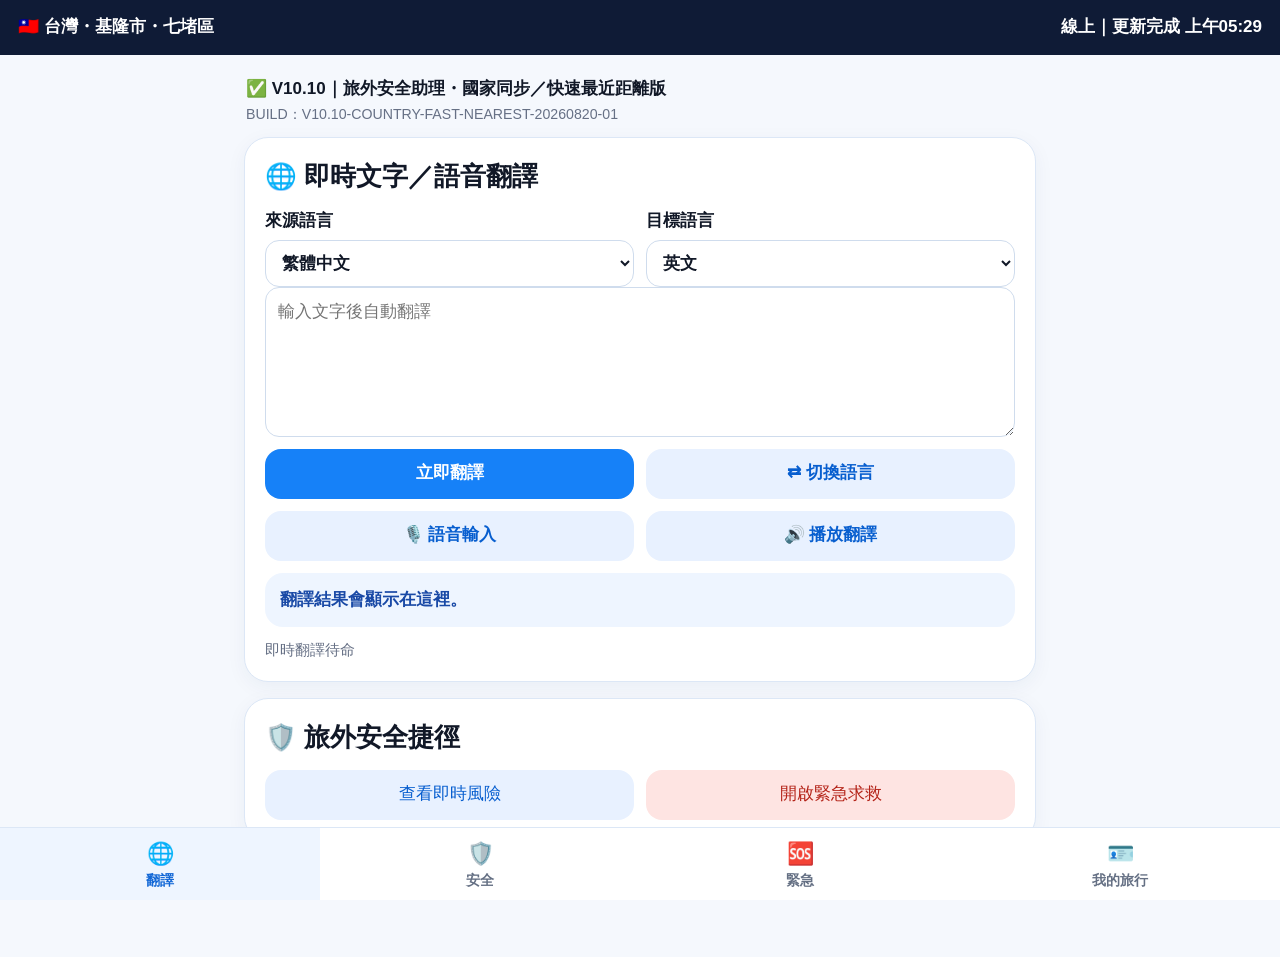
==== commit 2741dd9d: "Add files via upload" ====
--- a/index.html
+++ b/index.html
@@ -1 +1 @@
-<!doctype html><html lang="zh-Hant"><head><meta charset="utf-8"><meta name="viewport" content="width=device-width,initial-scale=1,viewport-fit=cover"><meta name="theme-color" content="#0f172a"><meta name="app-build" content="V10.9-GEO-CROSSCITY-20260819-01"><link rel="manifest" href="manifest.webmanifest?v=111"><link rel="stylesheet" href="style.css?v=111"><title>即時譯 V10.9｜翻譯</title></head><body data-page="translate"><div class="topbar"><span data-location>載入中</span><span><span data-net>線上</span>｜<span data-live-status>背景同步</span></span></div><main class="app"><section class="brand"><b>✅ <span data-version></span>｜旅外安全助理・跨縣市定位版</b><small>BUILD：<span data-build></span></small></section><section class="card"><h1>🌐 即時文字／語音翻譯</h1><div class="grid2"><label>來源語言<select id="srcLang"></select></label><label>目標語言<select id="dstLang"></select></label></div><div class="stack"><textarea id="translateInput" rows="5" placeholder="輸入文字後自動翻譯"></textarea><div class="grid2"><button id="translateBtn" class="primary">立即翻譯</button><button id="swapLang">⇄ 切換語言</button><button id="voiceBtn">🎙️ 語音輸入</button><button id="speakBtn">🔊 播放翻譯</button></div><div id="translateOutput" class="result">翻譯結果會顯示在這裡。</div><div id="liveTranslateStatus" class="voice-note">即時翻譯待命</div></div></section><section class="card"><h2>🛡️ 旅外安全捷徑</h2><div class="grid2"><a class="btn" href="risk.html?v=111">查看即時風險</a><a class="btn danger" href="sos.html?v=111">開啟緊急求救</a></div></section></main><nav class="bottomnav"><a class="active" href="index.html?v=111">🌐<span>翻譯</span></a><a class="" href="risk.html?v=111">🛡️<span>安全</span></a><a class="" href="sos.html?v=111">🆘<span>緊急</span></a><a class="" href="contacts.html?v=111">🪪<span>我的旅行</span></a></nav><script src="location-data.js?v=111"></script><script src="emergency-data.js?v=111"></script><script src="state-core.js?v=111"></script><script src="app.js?v=111"></script><script src="location-engine.js?v=111"></script><script src="voice-engine.js?v=111"></script><script src="nearby-service.js?v=111"></script><script src="risk-engine.js?v=111"></script><script src="live-events.js?v=111"></script><script src="local-phrases.js?v=111"></script><script src="translate-live.js?v=111"></script><script src="news-engine.js?v=111"></script></body></html>+<!doctype html><html lang="zh-Hant"><head><meta charset="utf-8"><meta name="viewport" content="width=device-width,initial-scale=1,viewport-fit=cover"><meta name="theme-color" content="#0f172a"><meta name="app-build" content="V10.10-COUNTRY-FAST-NEAREST-20260820-01"><link rel="manifest" href="manifest.webmanifest?v=112"><link rel="stylesheet" href="style.css?v=112"><title>即時譯 V10.10｜翻譯</title></head><body data-page="translate"><div class="topbar"><span data-location>載入中</span><span><span data-net>線上</span>｜<span data-live-status>背景同步</span></span></div><main class="app"><section class="brand"><b>✅ <span data-version></span>｜旅外安全助理・國家同步／快速最近距離版</b><small>BUILD：<span data-build></span></small></section><section class="card"><h1>🌐 即時文字／語音翻譯</h1><div class="grid2"><label>來源語言<select id="srcLang"></select></label><label>目標語言<select id="dstLang"></select></label></div><div class="stack"><textarea id="translateInput" rows="5" placeholder="輸入文字後自動翻譯"></textarea><div class="grid2"><button id="translateBtn" class="primary">立即翻譯</button><button id="swapLang">⇄ 切換語言</button><button id="voiceBtn">🎙️ 語音輸入</button><button id="speakBtn">🔊 播放翻譯</button></div><div id="translateOutput" class="result">翻譯結果會顯示在這裡。</div><div id="liveTranslateStatus" class="voice-note">即時翻譯待命</div></div></section><section class="card"><h2>🛡️ 旅外安全捷徑</h2><div class="grid2"><a class="btn" href="risk.html?v=112">查看即時風險</a><a class="btn danger" href="sos.html?v=112">開啟緊急求救</a></div></section></main><nav class="bottomnav"><a class="active" href="index.html?v=112">🌐<span>翻譯</span></a><a class="" href="risk.html?v=112">🛡️<span>安全</span></a><a class="" href="sos.html?v=112">🆘<span>緊急</span></a><a class="" href="contacts.html?v=112">🪪<span>我的旅行</span></a></nav><script src="location-data.js?v=112"></script><script src="emergency-data.js?v=112"></script><script src="state-core.js?v=112"></script><script src="app.js?v=112"></script><script src="location-engine.js?v=112"></script><script src="voice-engine.js?v=112"></script><script src="nearby-service.js?v=112"></script><script src="risk-engine.js?v=112"></script><script src="live-events.js?v=112"></script><script src="local-phrases.js?v=112"></script><script src="translate-live.js?v=112"></script><script src="news-engine.js?v=112"></script></body></html>
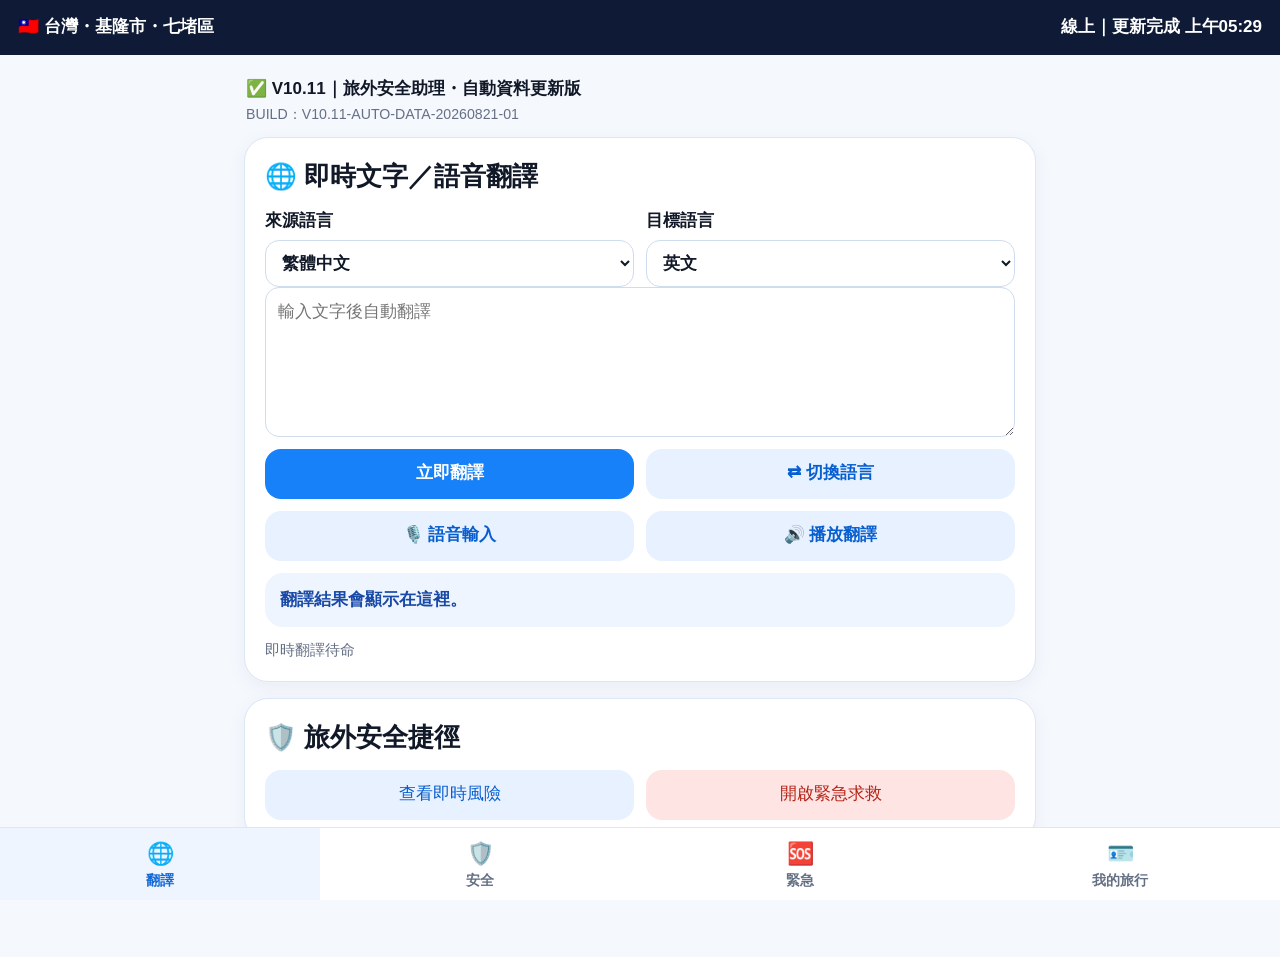
==== commit 403517ff: "Add files via upload" ====
--- a/index.html
+++ b/index.html
@@ -1 +1 @@
-<!doctype html><html lang="zh-Hant"><head><meta charset="utf-8"><meta name="viewport" content="width=device-width,initial-scale=1,viewport-fit=cover"><meta name="theme-color" content="#0f172a"><meta name="app-build" content="V10.10-COUNTRY-FAST-NEAREST-20260820-01"><link rel="manifest" href="manifest.webmanifest?v=112"><link rel="stylesheet" href="style.css?v=112"><title>即時譯 V10.10｜翻譯</title></head><body data-page="translate"><div class="topbar"><span data-location>載入中</span><span><span data-net>線上</span>｜<span data-live-status>背景同步</span></span></div><main class="app"><section class="brand"><b>✅ <span data-version></span>｜旅外安全助理・國家同步／快速最近距離版</b><small>BUILD：<span data-build></span></small></section><section class="card"><h1>🌐 即時文字／語音翻譯</h1><div class="grid2"><label>來源語言<select id="srcLang"></select></label><label>目標語言<select id="dstLang"></select></label></div><div class="stack"><textarea id="translateInput" rows="5" placeholder="輸入文字後自動翻譯"></textarea><div class="grid2"><button id="translateBtn" class="primary">立即翻譯</button><button id="swapLang">⇄ 切換語言</button><button id="voiceBtn">🎙️ 語音輸入</button><button id="speakBtn">🔊 播放翻譯</button></div><div id="translateOutput" class="result">翻譯結果會顯示在這裡。</div><div id="liveTranslateStatus" class="voice-note">即時翻譯待命</div></div></section><section class="card"><h2>🛡️ 旅外安全捷徑</h2><div class="grid2"><a class="btn" href="risk.html?v=112">查看即時風險</a><a class="btn danger" href="sos.html?v=112">開啟緊急求救</a></div></section></main><nav class="bottomnav"><a class="active" href="index.html?v=112">🌐<span>翻譯</span></a><a class="" href="risk.html?v=112">🛡️<span>安全</span></a><a class="" href="sos.html?v=112">🆘<span>緊急</span></a><a class="" href="contacts.html?v=112">🪪<span>我的旅行</span></a></nav><script src="location-data.js?v=112"></script><script src="emergency-data.js?v=112"></script><script src="state-core.js?v=112"></script><script src="app.js?v=112"></script><script src="location-engine.js?v=112"></script><script src="voice-engine.js?v=112"></script><script src="nearby-service.js?v=112"></script><script src="risk-engine.js?v=112"></script><script src="live-events.js?v=112"></script><script src="local-phrases.js?v=112"></script><script src="translate-live.js?v=112"></script><script src="news-engine.js?v=112"></script></body></html>+<!doctype html><html lang="zh-Hant"><head><meta charset="utf-8"><meta name="viewport" content="width=device-width,initial-scale=1,viewport-fit=cover"><meta name="theme-color" content="#0f172a"><meta name="app-build" content="V10.11-AUTO-DATA-20260821-01"><link rel="manifest" href="manifest.webmanifest?v=113"><link rel="stylesheet" href="style.css?v=113"><title>即時譯 V10.11｜翻譯</title></head><body data-page="translate"><div class="topbar"><span data-location>載入中</span><span><span data-net>線上</span>｜<span data-live-status>背景同步</span></span></div><main class="app"><section class="brand"><b>✅ <span data-version></span>｜旅外安全助理・自動資料更新版</b><small>BUILD：<span data-build></span></small></section><section class="card"><h1>🌐 即時文字／語音翻譯</h1><div class="grid2"><label>來源語言<select id="srcLang"></select></label><label>目標語言<select id="dstLang"></select></label></div><div class="stack"><textarea id="translateInput" rows="5" placeholder="輸入文字後自動翻譯"></textarea><div class="grid2"><button id="translateBtn" class="primary">立即翻譯</button><button id="swapLang">⇄ 切換語言</button><button id="voiceBtn">🎙️ 語音輸入</button><button id="speakBtn">🔊 播放翻譯</button></div><div id="translateOutput" class="result">翻譯結果會顯示在這裡。</div><div id="liveTranslateStatus" class="voice-note">即時翻譯待命</div></div></section><section class="card"><h2>🛡️ 旅外安全捷徑</h2><div class="grid2"><a class="btn" href="risk.html?v=113">查看即時風險</a><a class="btn danger" href="sos.html?v=113">開啟緊急求救</a></div></section></main><nav class="bottomnav"><a class="active" href="index.html?v=113">🌐<span>翻譯</span></a><a class="" href="risk.html?v=113">🛡️<span>安全</span></a><a class="" href="sos.html?v=113">🆘<span>緊急</span></a><a class="" href="contacts.html?v=113">🪪<span>我的旅行</span></a></nav><script src="location-data.js?v=113"></script><script src="data-sync.js?v=113"></script><script src="emergency-data.js?v=113"></script><script src="state-core.js?v=113"></script><script src="app.js?v=113"></script><script src="location-engine.js?v=113"></script><script src="voice-engine.js?v=113"></script><script src="nearby-service.js?v=113"></script><script src="risk-engine.js?v=113"></script><script src="live-events.js?v=113"></script><script src="local-phrases.js?v=113"></script><script src="translate-live.js?v=113"></script><script src="news-engine.js?v=113"></script><script src="v1011-runtime-patch.js?v=113"></script></body></html>
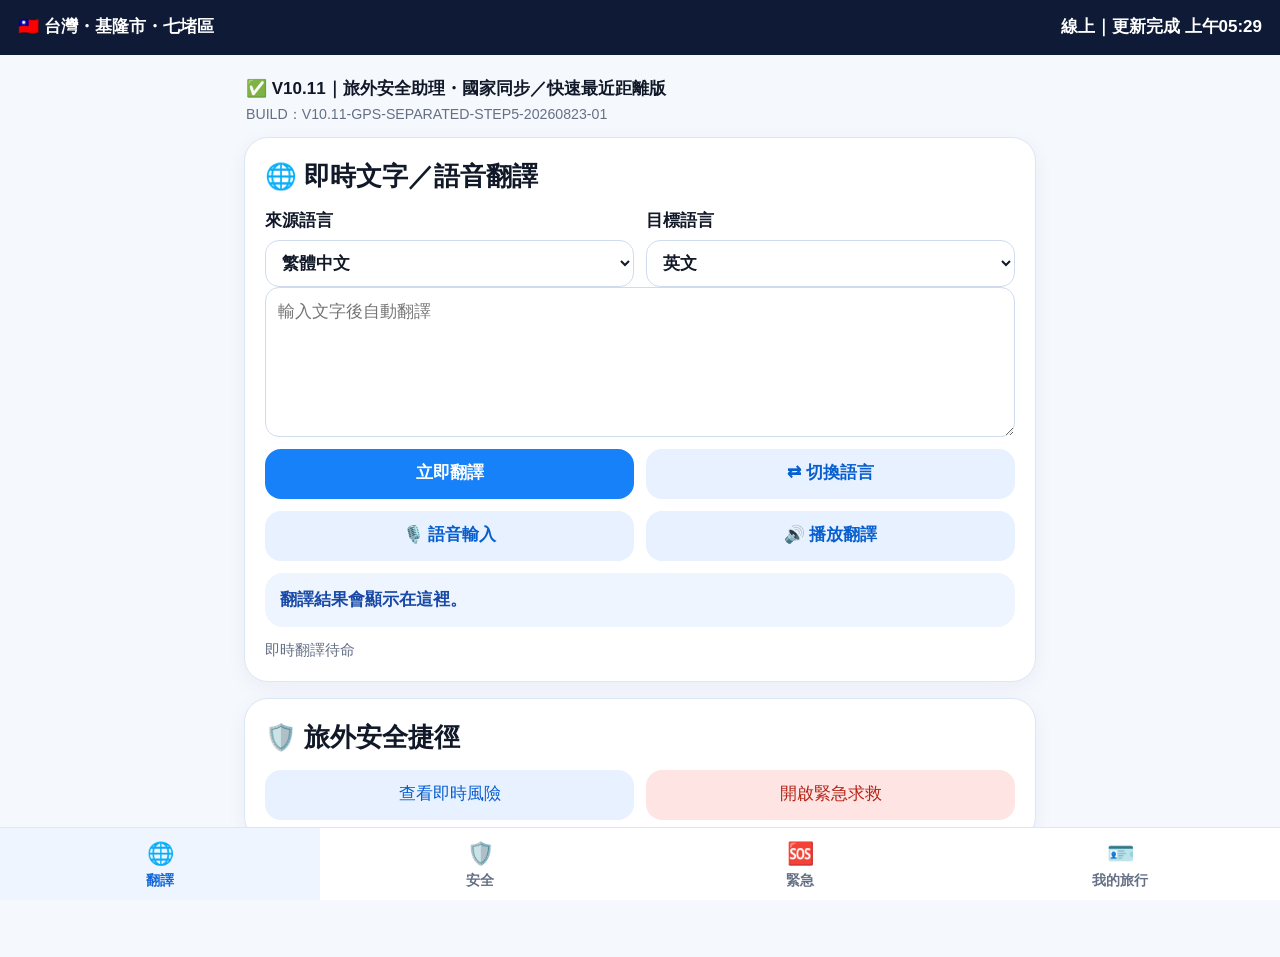
==== commit d46b000d: "Add files via upload" ====
--- a/index.html
+++ b/index.html
@@ -1 +1 @@
-<!doctype html><html lang="zh-Hant"><head><meta charset="utf-8"><meta name="viewport" content="width=device-width,initial-scale=1,viewport-fit=cover"><meta name="theme-color" content="#0f172a"><meta name="app-build" content="V10.11-AUTO-DATA-20260821-01"><link rel="manifest" href="manifest.webmanifest?v=113"><link rel="stylesheet" href="style.css?v=113"><title>即時譯 V10.11｜翻譯</title></head><body data-page="translate"><div class="topbar"><span data-location>載入中</span><span><span data-net>線上</span>｜<span data-live-status>背景同步</span></span></div><main class="app"><section class="brand"><b>✅ <span data-version></span>｜旅外安全助理・自動資料更新版</b><small>BUILD：<span data-build></span></small></section><section class="card"><h1>🌐 即時文字／語音翻譯</h1><div class="grid2"><label>來源語言<select id="srcLang"></select></label><label>目標語言<select id="dstLang"></select></label></div><div class="stack"><textarea id="translateInput" rows="5" placeholder="輸入文字後自動翻譯"></textarea><div class="grid2"><button id="translateBtn" class="primary">立即翻譯</button><button id="swapLang">⇄ 切換語言</button><button id="voiceBtn">🎙️ 語音輸入</button><button id="speakBtn">🔊 播放翻譯</button></div><div id="translateOutput" class="result">翻譯結果會顯示在這裡。</div><div id="liveTranslateStatus" class="voice-note">即時翻譯待命</div></div></section><section class="card"><h2>🛡️ 旅外安全捷徑</h2><div class="grid2"><a class="btn" href="risk.html?v=113">查看即時風險</a><a class="btn danger" href="sos.html?v=113">開啟緊急求救</a></div></section></main><nav class="bottomnav"><a class="active" href="index.html?v=113">🌐<span>翻譯</span></a><a class="" href="risk.html?v=113">🛡️<span>安全</span></a><a class="" href="sos.html?v=113">🆘<span>緊急</span></a><a class="" href="contacts.html?v=113">🪪<span>我的旅行</span></a></nav><script src="location-data.js?v=113"></script><script src="data-sync.js?v=113"></script><script src="emergency-data.js?v=113"></script><script src="state-core.js?v=113"></script><script src="app.js?v=113"></script><script src="location-engine.js?v=113"></script><script src="voice-engine.js?v=113"></script><script src="nearby-service.js?v=113"></script><script src="risk-engine.js?v=113"></script><script src="live-events.js?v=113"></script><script src="local-phrases.js?v=113"></script><script src="translate-live.js?v=113"></script><script src="news-engine.js?v=113"></script><script src="v1011-runtime-patch.js?v=113"></script></body></html>+<!doctype html><html lang="zh-Hant"><head><meta charset="utf-8"><meta name="viewport" content="width=device-width,initial-scale=1,viewport-fit=cover"><meta name="theme-color" content="#0f172a"><meta name="app-build" content="V10.11-GPS-SEPARATED-STEP5-20260823-01"><link rel="manifest" href="manifest.webmanifest?v=113"><link rel="stylesheet" href="style.css?v=113"><title>即時譯 V10.11｜翻譯</title></head><body data-page="translate"><div class="topbar"><span data-location>載入中</span><span><span data-net>線上</span>｜<span data-live-status>背景同步</span></span></div><main class="app"><section class="brand"><b>✅ <span data-version></span>｜旅外安全助理・國家同步／快速最近距離版</b><small>BUILD：<span data-build></span></small></section><section class="card"><h1>🌐 即時文字／語音翻譯</h1><div class="grid2"><label>來源語言<select id="srcLang"></select></label><label>目標語言<select id="dstLang"></select></label></div><div class="stack"><textarea id="translateInput" rows="5" placeholder="輸入文字後自動翻譯"></textarea><div class="grid2"><button id="translateBtn" class="primary">立即翻譯</button><button id="swapLang">⇄ 切換語言</button><button id="voiceBtn">🎙️ 語音輸入</button><button id="speakBtn">🔊 播放翻譯</button></div><div id="translateOutput" class="result">翻譯結果會顯示在這裡。</div><div id="liveTranslateStatus" class="voice-note">即時翻譯待命</div></div></section><section class="card"><h2>🛡️ 旅外安全捷徑</h2><div class="grid2"><a class="btn" href="risk.html?v=113">查看即時風險</a><a class="btn danger" href="sos.html?v=113">開啟緊急求救</a></div></section></main><nav class="bottomnav"><a class="active" href="index.html?v=113">🌐<span>翻譯</span></a><a class="" href="risk.html?v=113">🛡️<span>安全</span></a><a class="" href="sos.html?v=113">🆘<span>緊急</span></a><a class="" href="contacts.html?v=113">🪪<span>我的旅行</span></a></nav><script src="location-data.js?v=113"></script><script src="emergency-data.js?v=113"></script><script src="state-core.js?v=113"></script><script src="app.js?v=113"></script><script src="location-engine.js?v=113"></script><script src="voice-engine.js?v=113"></script><script src="nearby-service.js?v=113"></script><script src="risk-engine.js?v=113"></script><script src="live-events.js?v=113"></script><script src="local-phrases.js?v=113"></script><script src="translate-live.js?v=113"></script><script src="news-engine.js?v=113"></script></body></html>
